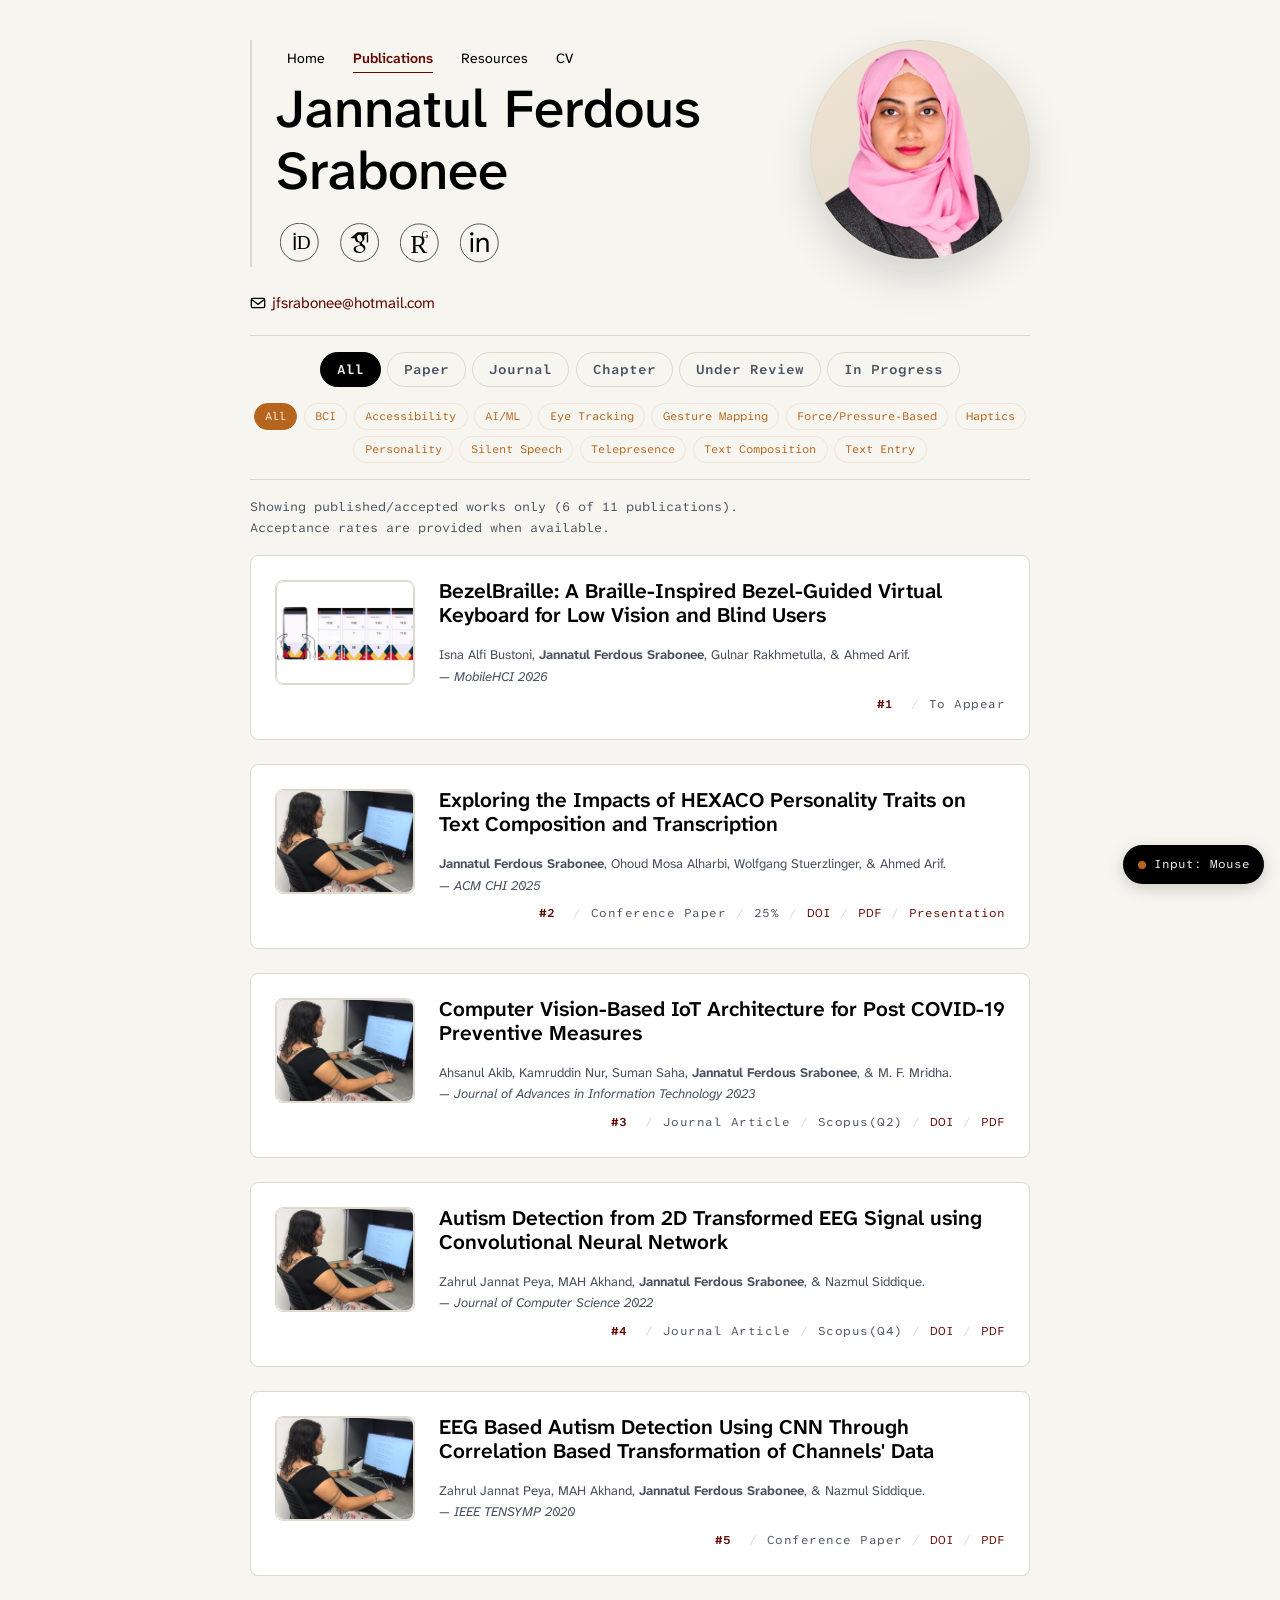
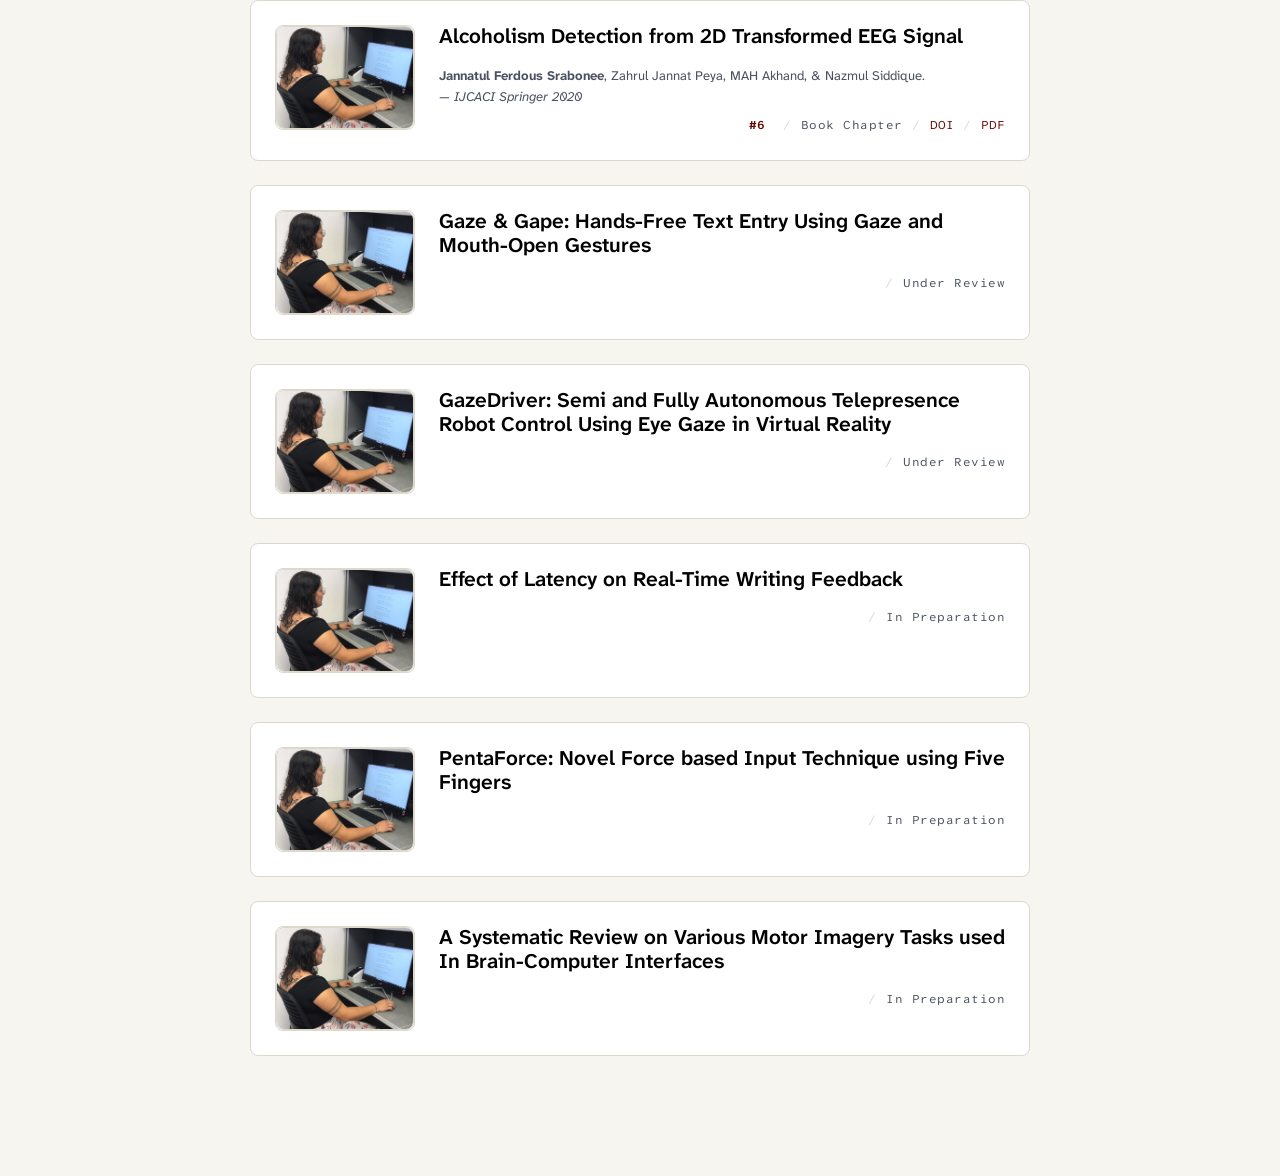
==== publications.html @ 58cefa3b "Added publications" ====
<!DOCTYPE html>
<html lang="en">
<head>
<meta charset="UTF-8">
<meta name="viewport" content="width=device-width, initial-scale=1.0">
<title>Publications — Jannatul Ferdous Srabonee</title>
<meta name="description" content="Peer-reviewed publications on accessible interaction design.">
<!-- <link href="https://fonts.googleapis.com/css2?family=Fraunces:wght@400;500;600&family=Inter:wght@400;500;600&family=IBM+Plex+Mono:wght@400;500&display=swap" rel="stylesheet"> -->
<link href="https://fonts.googleapis.com/css2?family=Atkinson+Hyperlegible+Next:ital,wght@0,400;0,600;0,700;0,800;1,400;1,600;1,700;1,800&family=Lexend:wght@400;500;600&family=Atkinson+Hyperlegible+Mono:wght@400;500&display=swap" rel="stylesheet">

<link rel="stylesheet" href="styles.css">
</head>
<body>
<a class="skip-link" href="#main-content">Skip to main content</a>

<div class="site">
  <main id="main-content">
    <div class="content">
      <section class="hero">
        <div class="hero__copy">          
          <aside class="sidebar">        
            <nav aria-label="Primary">
              <ul class="nav-list">
                <li><a href="index.html">Home</a></li>
                <!-- <li><a href="work.html">Research &amp; Case Studies</a></li> -->
                <li><a href="publications.html" aria-current="page">Publications</a></li>
                <li><a href="accessibility.html">Resources</a></li>
                <li><a href="assets/CV.pdf">CV</a></li>
              </ul>
            </nav>        
          </aside>
          <h1>Jannatul Ferdous Srabonee</h1>
          <div class="sidebar__meta">    
            <a class="social-icon-link" href="https://orcid.org/0000-0003-3605-6586" target="_blank" rel="noopener" aria-label="ORCID">
              <img class="social-icon" src="assets/orcid-icon.svg" alt="">
            </a>
            <a class="social-icon-link" href="https://scholar.google.com/citations?user=H9CizIwAAAAJ&hl=en" target="_blank" rel="noopener" aria-label="Google Scholar">
              <img class="social-icon" src="assets/google-scholar-icon.svg" alt="">
            </a>            
            <a class="social-icon-link" href="https://www.researchgate.net/profile/Jannatul-Srabonee?ev=hdr_xprf" target="_blank" rel="noopener" aria-label="ResearchGate">
              <img class="social-icon" src="assets/researchgate-icon.svg" alt="">
            </a>
            <a class="social-icon-link" href="https://www.linkedin.com/in/jannatul-ferdous-srabonee/" target="_blank" rel="noopener" aria-label="LinkedIn">
              <img class="social-icon" src="assets/linkedin-icon.svg" alt="">
            </a>
          </div>
        </div>
        <figure class="hero__headshot">
          <img src="assets/headshot.png" alt="Portrait of Jannatul Ferdous Srabonee">
        </figure>
      </section>
      <p class="hero__email"><a href="mailto:jfsrabonee@hotmail.com"><img class="email-icon" src="assets/email-icon.svg" alt="" aria-hidden="true">jfsrabonee@hotmail.com</a></p>      

      <!-- <p><a class="btn" href="work.html">See research &amp; case studies →</a></p> -->      
      <!-- <p class="eyebrow">Publications</p> -->
      <!-- <p>Filter by type and topic — tags reflect what each paper is about. DOIs link out to the publisher.</p> -->
      <div class="pub-filters">
        <fieldset class="filter-group" data-filter-type="type">
          <legend class="visually-hidden">Filter by publication type</legend>
          <div class="tag-row" role="group" aria-label="Publication type">
            <button class="chip filter-chip filter-chip--type" data-filter-value="all" aria-pressed="true">All</button>
            <button class="chip filter-chip filter-chip--type" data-filter-value="conference">Paper</button>
            <button class="chip filter-chip filter-chip--type" data-filter-value="journal">Journal</button>
            <button class="chip filter-chip filter-chip--type" data-filter-value="book">Chapter</button>
            <button class="chip filter-chip filter-chip--type" data-filter-value="underReview">Under Review</button>
            <button class="chip filter-chip filter-chip--type" data-filter-value="inProgress">In Progress</button>
          </div>
        </fieldset>

        <fieldset class="filter-group" data-filter-type="topic">
          <legend class="visually-hidden">Filter by topic</legend>
          <div class="tag-row" role="group" aria-label="Topic">
            <button class="chip filter-chip filter-chip--topic" data-filter-value="all" aria-pressed="true">All</button>
            <button class="chip filter-chip filter-chip--topic" data-filter-value="bci">BCI</button>
            <button class="chip filter-chip filter-chip--topic" data-filter-value="accessibility">Accessibility</button>
            <button class="chip filter-chip filter-chip--topic" data-filter-value="ai-ml">AI/ML</button>
            <button class="chip filter-chip filter-chip--topic" data-filter-value="eye-tracking">Eye Tracking</button>
            <button class="chip filter-chip filter-chip--topic" data-filter-value="gesture-mapping">Gesture Mapping</button>
            <button class="chip filter-chip filter-chip--topic" data-filter-value="force-pressure">Force/Pressure-Based</button>
            <button class="chip filter-chip filter-chip--topic" data-filter-value="haptics">Haptics</button>
            <button class="chip filter-chip filter-chip--topic" data-filter-value="personality">Personality</button>
            <button class="chip filter-chip filter-chip--topic" data-filter-value="silent-speech">Silent Speech</button>
            <button class="chip filter-chip filter-chip--topic" data-filter-value="telepresence">Telepresence</button>
            <button class="chip filter-chip filter-chip--topic" data-filter-value="text-composition">Text Composition</button>
            <button class="chip filter-chip filter-chip--topic" data-filter-value="text-entry">Text Entry</button>
          </div>
        </fieldset>
      </div>

      <p id="pub-filter-status" role="status" aria-live="polite" class="pub-filter-status"></p>

      <ul class="pub-list" style="list-style:none; padding:0;">
        <!-- #1 -->
        <li class="card pub-card" data-type="conference" data-topic="personality text-composition text-entry" data-published="true" data-year="2025">
          <div class="pub-thumb">
            <img src="assets/PaperThumbnails/Hexaco.jpg" alt="" loading="lazy">
          </div>          
          <div class="pub-body">
            <h3>Exploring the Impacts of HEXACO Personality Traits on Text Composition and Transcription</h3>
            <p class="hint" style="margin-bottom:0.5rem;"><b>Jannatul Ferdous Srabonee</b>, Ohoud Mosa Alharbi, Wolfgang Stuerzlinger, &amp; Ahmed Arif. <br>— <em>ACM CHI 2025</em></p>
            <div class="pub-meta-row">
              <span class="pub-number"></span>
              <span class="pub-status-label">Conference Paper</span>
              <span class="pub-status-label">25%</span>
              <span><a class="link" href="https://doi.org/10.1145/3706598.3714149" target="_blank" rel="noopener">DOI</a></span>
              <span><a class="link" href="assets/Papers/Hexaco_CHI2025.pdf">PDF</a></span>
              <span><a class="link" href="https://www.youtube.com/watch?si=K_kCUgOpx_G3f9C3&v=KwBMVhAcgn4&feature=youtu.be" target="_blank" rel="noopener">Presentation</a></span>
              <!-- <span class="pub-status-label">Demo</span> -->
              <!-- <span class="pub-status-label">Source Code</span> -->
            </div>
          </div>
        </li>
        <!-- #2 -->
        <li class="card pub-card" data-type="conference" data-topic="accessibility gesture-mapping text-entry" data-published="true" data-year="2026">
          <div class="pub-thumb">
            <img src="assets/PaperThumbnails/MobileHCI2026a.png" alt="" loading="lazy">
          </div>          
          <div class="pub-body">
            <h3>BezelBraille: A Braille-Inspired Bezel-Guided Virtual Keyboard for Low Vision and Blind Users</h3>
            <p class="hint" style="margin-bottom:0.5rem;">Isna Alfi Bustoni, <b>Jannatul Ferdous Srabonee</b>, Gulnar Rakhmetulla, &amp; Ahmed Arif.<br>— <em>MobileHCI 2026</em></p>
            <div class="pub-meta-row">
              <span class="pub-number"></span>
              <span class="pub-status-label">To Appear</span>
              <!-- <span class="pub-status-label">25%</span> -->
              <!-- <span><a class="link" href="https://doi.org/" target="_blank" rel="noopener">DOI</a></span> -->
              <!-- <span><a class="link" href="assets/Papers/.pdf">PDF</a></span> -->
              <!-- <span><a class="link" href="https://" target="_blank" rel="noopener">Presentation</a></span> -->
              <!-- <span class="pub-status-label">Demo</span> -->
              <!-- <span class="pub-status-label">Source Code</span> -->
            </div>
          </div>
        </li>
        <!-- #3 -->
        <li class="card pub-card" data-type="conference" data-topic="bci ai-ml" data-published="true" data-year="2020">
          <div class="pub-thumb">
            <img src="assets/PaperThumbnails/Hexaco.jpg" alt="" loading="lazy">
          </div>          
          <div class="pub-body">
            <h3>EEG Based Autism Detection Using CNN Through Correlation Based Transformation of Channels' Data</h3>
            <p class="hint" style="margin-bottom:0.5rem;">Zahrul Jannat Peya, MAH Akhand, <b>Jannatul Ferdous Srabonee</b>, &amp; Nazmul Siddique.<br>— <em>IEEE TENSYMP 2020</em></p>
            <div class="pub-meta-row">
              <span class="pub-number"></span>
              <span class="pub-status-label">Conference Paper</span>
              <!-- <span class="pub-status-label">25%</span> -->
              <span><a class="link" href="https://doi.org/10.1109/TENSYMP50017.2020.9230928" target="_blank" rel="noopener">DOI</a></span>
              <span><a class="link" href="assets/Papers/Hexaco_CHI2025.pdf">PDF</a></span>
              <!-- <span><a class="link" href="https://" target="_blank" rel="noopener">Presentation</a></span> -->
              <!-- <span class="pub-status-label">Demo</span> -->
              <!-- <span class="pub-status-label">Source Code</span> -->
            </div>
          </div>
        </li>
        <!-- #4 -->
        <li class="card pub-card" data-type="journal" data-topic="ai-ml" data-published="true" data-year="2023">
          <div class="pub-thumb">
            <img src="assets/PaperThumbnails/Hexaco.jpg" alt="" loading="lazy">
          </div>          
          <div class="pub-body">
            <h3>Computer Vision-Based IoT Architecture for Post COVID-19 Preventive Measures</h3>
            <p class="hint" style="margin-bottom:0.5rem;">Ahsanul Akib, Kamruddin Nur, Suman Saha, <b>Jannatul Ferdous Srabonee</b>, &amp; M. F. Mridha.<br>— <em>Journal of Advances in Information Technology 2023</em></p>
            <div class="pub-meta-row">
              <span class="pub-number"></span>
              <span class="pub-status-label">Journal Article</span>
              <span class="pub-status-label">Scopus(Q2)</span>
              <span><a class="link" href="https://doi.org/10.12720/jait.14.1.7-19" target="_blank" rel="noopener">DOI</a></span>
              <span><a class="link" href="assets/Papers/Hexaco_CHI2025.pdf">PDF</a></span>
              <!-- <span><a class="link" href="https://www.youtube.com/watch?si=K_kCUgOpx_G3f9C3&v=KwBMVhAcgn4&feature=youtu.be" target="_blank" rel="noopener">Presentation</a></span> -->
              <!-- <span class="pub-status-label">Demo</span> -->
              <!-- <span class="pub-status-label">Source Code</span> -->
            </div>
          </div>
        </li>
        <!-- #5 -->
        <li class="card pub-card" data-type="journal" data-topic="bci ai-ml" data-published="true" data-year="2022">
          <div class="pub-thumb">
            <img src="assets/PaperThumbnails/Hexaco.jpg" alt="" loading="lazy">
          </div>          
          <div class="pub-body">
            <h3>Autism Detection from 2D Transformed EEG Signal using Convolutional Neural Network</h3>
            <p class="hint" style="margin-bottom:0.5rem;">Zahrul Jannat Peya, MAH Akhand, <b>Jannatul Ferdous Srabonee</b>, &amp; Nazmul Siddique.<br>— <em>Journal of Computer Science 2022</em></p>
            <div class="pub-meta-row">
              <span class="pub-number"></span>
              <span class="pub-status-label">Journal Article</span>
              <span class="pub-status-label">Scopus(Q4)</span>
              <span><a class="link" href="https://doi.org/10.3844/jcssp.2022.695.704" target="_blank" rel="noopener">DOI</a></span>
              <span><a class="link" href="assets/Papers/Hexaco_CHI2025.pdf">PDF</a></span>
              <!-- <span><a class="link" href="https://www.youtube.com/watch?si=K_kCUgOpx_G3f9C3&v=KwBMVhAcgn4&feature=youtu.be" target="_blank" rel="noopener">Presentation</a></span> -->
              <!-- <span class="pub-status-label">Demo</span> -->
              <!-- <span class="pub-status-label">Source Code</span> -->
            </div>
          </div>
        </li>
        <!-- #6 -->
        <li class="card pub-card" data-type="book" data-topic="bci ai-ml" data-published="true" data-year="2020">
          <div class="pub-thumb">
            <img src="assets/PaperThumbnails/Hexaco.jpg" alt="" loading="lazy">
          </div>          
          <div class="pub-body">
            <h3>Alcoholism Detection from 2D Transformed EEG Signal</h3>
            <p class="hint" style="margin-bottom:0.5rem;"><b>Jannatul Ferdous Srabonee</b>, Zahrul Jannat Peya, MAH Akhand, &amp; Nazmul Siddique. <br>— <em>IJCACI Springer 2020</em></p>
            <div class="pub-meta-row">
              <span class="pub-number"></span>
              <span class="pub-status-label">Book Chapter</span>
              <!-- <span class="pub-status-label">25%</span> -->
              <span><a class="link" href="https://doi.org/10.1007/978-981-16-0586-4_24" target="_blank" rel="noopener">DOI</a></span>
              <span><a class="link" href="assets/Papers/Hexaco_CHI2025.pdf">PDF</a></span>
              <!-- <span><a class="link" href="https://www.youtube.com/watch?si=K_kCUgOpx_G3f9C3&v=KwBMVhAcgn4&feature=youtu.be" target="_blank" rel="noopener">Presentation</a></span> -->
              <!-- <span class="pub-status-label">Demo</span> -->
              <!-- <span class="pub-status-label">Source Code</span> -->
            </div>
          </div>
        </li>
        <!-- #7 -->
        <li class="card pub-card" data-type="underReview" data-topic="accessibility gesture-mapping eye-tracking text-entry" data-year="2026">
          <div class="pub-thumb">
            <img src="assets/PaperThumbnails/Hexaco.jpg" alt="" loading="lazy">
          </div>          
          <div class="pub-body">
            <h3>Gaze & Gape: Hands-Free Text Entry Using Gaze and Mouth-Open Gestures</h3>
            <!-- <p class="hint" style="margin-bottom:0.5rem;"><b>Jannatul Ferdous Srabonee</b>, Ohoud Mosa Alharbi, Wolfgang Stuerzlinger, &amp; Ahmed Arif. <br>— <em>ACM CHI 2025</em></p> -->
            <div class="pub-meta-row">
              <span class="pub-number"></span>
              <span class="pub-status-label">Under Review</span>
              <!-- <span class="pub-status-label">25%</span> -->
              <!-- <span><a class="link" href="https://doi.org/" target="_blank" rel="noopener">DOI</a></span> -->
              <!-- <span><a class="link" href="assets/Papers/.pdf">PDF</a></span> -->
              <!-- <span><a class="link" href="https://" target="_blank" rel="noopener">Presentation</a></span> -->
              <!-- <span class="pub-status-label">Demo</span> -->
              <!-- <span class="pub-status-label">Source Code</span> -->
            </div>
          </div>
        </li>
        <!-- #8 -->
        <li class="card pub-card" data-type="underReview" data-topic="eye-tracking telepresence robotics" data-year="2026">
          <div class="pub-thumb">
            <img src="assets/PaperThumbnails/Hexaco.jpg" alt="" loading="lazy">
          </div>          
          <div class="pub-body">
            <h3>GazeDriver: Semi and Fully Autonomous Telepresence Robot Control Using Eye Gaze in Virtual Reality</h3>
            <!-- <p class="hint" style="margin-bottom:0.5rem;"><b>Jannatul Ferdous Srabonee</b>, Ohoud Mosa Alharbi, Wolfgang Stuerzlinger, &amp; Ahmed Arif. <br>— <em>ACM CHI 2025</em></p> -->
            <div class="pub-meta-row">
              <span class="pub-number"></span>
              <span class="pub-status-label">Under Review</span>
              <!-- <span class="pub-status-label">25%</span> -->
              <!-- <span><a class="link" href="https://doi.org/" target="_blank" rel="noopener">DOI</a></span> -->
              <!-- <span><a class="link" href="assets/Papers/">PDF</a></span> -->
              <!-- <span><a class="link" href="https://" target="_blank" rel="noopener">Presentation</a></span> -->
              <!-- <span class="pub-status-label">Demo</span> -->
              <!-- <span class="pub-status-label">Source Code</span> -->
            </div>
          </div>
        </li>
        <!-- #9 -->
        <li class="card pub-card" data-type="inProgress" data-topic="text-entry text-composition" data-year="2026">
          <div class="pub-thumb">
            <img src="assets/PaperThumbnails/Hexaco.jpg" alt="" loading="lazy">
          </div>          
          <div class="pub-body">
            <h3>Effect of Latency on Real-Time Writing Feedback</h3>
            <!-- <p class="hint" style="margin-bottom:0.5rem;"><b>Jannatul Ferdous Srabonee</b>, Ohoud Mosa Alharbi, Wolfgang Stuerzlinger, &amp; Ahmed Arif. <br>— <em>ACM CHI 2025</em></p> -->
            <div class="pub-meta-row">
              <span class="pub-number"></span>
              <span class="pub-status-label">In Preparation</span>
              <!-- <span class="pub-status-label">25%</span> -->
              <!-- <span><a class="link" href="https://doi.org/" target="_blank" rel="noopener">DOI</a></span> -->
              <!-- <span><a class="link" href="assets/Papers/.pdf">PDF</a></span> -->
              <!-- <span><a class="link" href="https://" target="_blank" rel="noopener">Presentation</a></span> -->
              <!-- <span class="pub-status-label">Demo</span> -->
              <!-- <span class="pub-status-label">Source Code</span> -->
            </div>
          </div>
        </li>
        <!-- #10 -->
        <li class="card pub-card" data-type="inProgress" data-topic="force-pressure" data-year="2026">
          <div class="pub-thumb">
            <img src="assets/PaperThumbnails/Hexaco.jpg" alt="" loading="lazy">
          </div>          
          <div class="pub-body">
            <h3>PentaForce: Novel Force based Input Technique using Five Fingers</h3>
            <!-- <p class="hint" style="margin-bottom:0.5rem;"><b>Jannatul Ferdous Srabonee</b>, Ohoud Mosa Alharbi, Wolfgang Stuerzlinger, &amp; Ahmed Arif. <br>— <em>ACM CHI 2025</em></p> -->
            <div class="pub-meta-row">
              <span class="pub-number"></span>
              <span class="pub-status-label">In Preparation</span>
              <!-- <span class="pub-status-label">25%</span> -->
              <!-- <span><a class="link" href="https://doi.org/" target="_blank" rel="noopener">DOI</a></span> -->
              <!-- <span><a class="link" href="assets/Papers/.pdf">PDF</a></span> -->
              <!-- <span><a class="link" href="https://" target="_blank" rel="noopener">Presentation</a></span> -->
              <!-- <span class="pub-status-label">Demo</span> -->
              <!-- <span class="pub-status-label">Source Code</span> -->
            </div>
          </div>
        </li>
        <!-- #11 -->
        <li class="card pub-card" data-type="inProgress" data-topic="bci" data-year="2026">
          <div class="pub-thumb">
            <img src="assets/PaperThumbnails/Hexaco.jpg" alt="" loading="lazy">
          </div>          
          <div class="pub-body">
            <h3>A Systematic Review on Various Motor Imagery Tasks used In Brain-Computer Interfaces</h3>
            <!-- <p class="hint" style="margin-bottom:0.5rem;"><b>Jannatul Ferdous Srabonee</b>, Ohoud Mosa Alharbi, Wolfgang Stuerzlinger, &amp; Ahmed Arif. <br>— <em>ACM CHI 2025</em></p> -->
            <div class="pub-meta-row">
              <span class="pub-number"></span>
              <span class="pub-status-label">In Preparation</span>
              <!-- <span class="pub-status-label">25%</span> -->
              <!-- <span><a class="link" href="https://doi.org/" target="_blank" rel="noopener">DOI</a></span> -->
              <!-- <span><a class="link" href="assets/Papers/.pdf">PDF</a></span> -->
              <!-- <span><a class="link" href="https://" target="_blank" rel="noopener">Presentation</a></span> -->
              <!-- <span class="pub-status-label">Demo</span> -->
              <!-- <span class="pub-status-label">Source Code</span> -->
            </div>
          </div>
        </li> 
        
        <!-- <li class="card pub-card" data-type="" data-topic="" data-year="">
          <div class="pub-thumb">
            <img src="assets/PaperThumbnails/" alt="" loading="lazy">
          </div>          
          <div class="pub-body">
            <h3></h3>
            <p class="hint" style="margin-bottom:0.5rem;"> <b>Jannatul Ferdous Srabonee</b>&amp; Advisor. <br>— <em>Publisher</em></p>
            <div class="pub-meta-row">
              <span class="pub-number"></span>
              <span class="pub-status-label">Status</span>
              <span class="pub-status-label">Acceptance Rate</span>
              <span><a class="link" href="https://doi.org/" target="_blank" rel="noopener">DOI</a></span>
              <span><a class="link" href="assets/Papers/.pdf">PDF</a></span>
              <span><a class="link" href="https://" target="_blank" rel="noopener">Presentation</a></span>
              <span class="pub-status-label">Demo</span>
              <span class="pub-status-label">Source Code</span>
            </div>
          </div>
        </li>      -->

      </ul>
      <p id="pub-empty-state" class="hint" hidden>No publications match the selected filters. Try selecting "All" on one of the filter rows above.</p>
    </div>
  </main>
</div>

<div id="input-mode-badge" aria-hidden="true">
  <span class="dot"></span>
  <span id="input-mode-label">Input: Mouse</span>
</div>

<script src="script.js"></script>
</body>
</html>
---- styles.css ----
/* =========================================================
   DESIGN TOKENS
   ========================================================= */
:root {
  --color-paper: #F7F5EF;
  --color-paper-raised: #FFFFFF;
  --color-ink: black;
  --color-ink-soft: #4A5261;
  --color-line: #DCD8CC;
  --color-accent: #2454FF;      /* signal blue — used for focus + keyboard mode */
  --color-accent-ink: #630903;  /* darker blue for text on paper (contrast-safe) */
  --color-amber: #B5651D;       /* secondary accent for tags/eyebrows (contrast-safe on paper) */
  --color-amber-bg: #F1E3D2;
  --color-success: #1F6D4C;

  /* --font-display: "Fraunces", Georgia, serif;
  --font-body: "Inter", -apple-system, BlinkMacSystemFont, "Segoe UI", sans-serif;
  --font-mono: "IBM Plex Mono", ui-monospace, SFMono-Regular, Menlo, monospace; */

  --font-display: "Atkinson Hyperlegible Next", "Lexend", -apple-system, BlinkMacSystemFont, "Segoe UI", sans-serif;
  --font-body: "Atkinson Hyperlegible Next", "Lexend", -apple-system, BlinkMacSystemFont, "Segoe UI", sans-serif;
  --font-mono: "Atkinson Hyperlegible Mono", ui-monospace, SFMono-Regular, Menlo, monospace;

  --space-1: 0.5rem;
  --space-2: 1rem;
  --space-3: 1.5rem;
  --space-4: 2.5rem;
  --space-5: 4rem;
  --space-6: 6rem;

  --radius: 4px;
  --content-max: 780px;

  --focus-ring-width: 3px;
}

/* =========================================================
   RESET / BASE
   ========================================================= */
*, *::before, *::after { box-sizing: border-box; }
html { -webkit-text-size-adjust: 100%; }

body {
  margin: 0;
  background: var(--color-paper);
  color: var(--color-ink);
  font-family: var(--font-body);
  font-size: 1.0625rem;
  line-height: 1.65;
  font-feature-settings: "kern" 1;
}

img { max-width: 100%; display: block; }
a { color: var(--color-accent-ink); text-decoration-thickness: 1.5px; text-underline-offset: 3px; }
a:hover { text-decoration-thickness: 2.5px; }

h1, h2, h3, h4 {
  font-family: var(--font-display);
  font-weight: 600;
  line-height: 1.15;
  color: var(--color-ink);
  margin: 0 0 var(--space-2);
}
h1 { font-size: clamp(2.2rem, 5vw, 3.4rem); font-weight: 500; }
h2 { font-size: clamp(1.6rem, 3vw, 2.1rem); }
h3 { font-size: 1.3rem; }

p { margin: 0 0 var(--space-2); max-width: 68ch; }

.eyebrow {
  font-family: var(--font-mono);
  /* font-size: 0.75rem; */
  font-size: 1rem;
  letter-spacing: 0.08em;
  text-transform: uppercase;
  color: var(--color-ink-soft);
  display: inline-block;
  margin-bottom: var(--space-1);
}

/* =========================================================
   ACCESSIBILITY: FOCUS STATES (the site's signature motif)
   ========================================================= */

/* Hide default outline only when we control focus-visible explicitly */
a, button, input, textarea, select, [tabindex] {
  outline: none;
}

a:focus-visible,
button:focus-visible,
input:focus-visible,
textarea:focus-visible,
select:focus-visible,
[tabindex]:focus-visible,
.chip:focus-visible {
  outline: var(--focus-ring-width) solid var(--color-accent);
  outline-offset: 3px;
  border-radius: var(--radius);
}

/* Skip link */
.skip-link {
  position: absolute;
  left: var(--space-2);
  top: -60px;
  background: var(--color-ink);
  color: var(--color-paper);
  padding: 0.75rem 1.25rem;
  border-radius: var(--radius);
  font-family: var(--font-mono);
  font-size: 0.9rem;
  z-index: 100;
  transition: top 0.15s ease;
}
.skip-link:focus {
  top: var(--space-2);
  outline: var(--focus-ring-width) solid var(--color-paper);
  outline-offset: 3px;
}

@media (prefers-reduced-motion: reduce) {
  * { animation-duration: 0.001ms !important; animation-iteration-count: 1 !important; transition-duration: 0.001ms !important; scroll-behavior: auto !important; }
}

/* =========================================================
   INPUT-MODE BADGE (live keyboard/mouse indicator)
   ========================================================= */
#input-mode-badge {
  position: fixed;
  bottom: var(--space-2);
  right: var(--space-2);
  z-index: 90;
  display: flex;
  align-items: center;
  gap: 0.5rem;
  background: var(--color-ink);
  color: var(--color-paper);
  font-family: var(--font-mono);
  font-size: 0.75rem;
  padding: 0.6rem 0.9rem;
  border-radius: 999px;
  box-shadow: 0 4px 16px rgba(0,0,0,0.18);
}
#input-mode-badge .dot {
  width: 8px;
  height: 8px;
  border-radius: 50%;
  background: var(--color-amber);
  transition: background 0.2s ease;
}
body.mode-keyboard #input-mode-badge .dot { background: var(--color-accent); box-shadow: 0 0 0 4px rgba(36,84,255,0.25); }
@media (max-width: 640px) { #input-mode-badge { display: none; } }

/* =========================================================
   LAYOUT: TOP BAR + CONTENT
   ========================================================= */
.site {
  min-height: 100vh;
}

.sidebar {
  position: sticky;
  top: 0;
  z-index: 80;
  display: flex;
  align-items: center;
  justify-content: flex-end;
  gap: var(--space-3);
  padding: var(--space-2) var(--space-4);
  background: rgba(247, 245, 239, 0.95);
  backdrop-filter: blur(8px);
  border-bottom: 1px solid var(--color-line);
}

.sidebar__name {
  font-family: var(--font-display);
  font-size: 1.4rem;
  margin-bottom: 0.15rem;
}
.sidebar__role {
  font-family: var(--font-mono);
  font-size: 0.8rem;
  color: var(--color-ink-soft);
  margin-bottom: 0;
  line-height: 1.5;
}

/* Horizontal nav container in the top bar */
.nav-list {
  list-style: none;
  margin: 0;
  padding: 0;
  display: flex;
  align-items: center;
  flex-wrap: wrap;
  justify-content: flex-end;
  gap: 0.35rem;
}

/* Base nav link styling and positioning context for the underline */
.nav-list a {
  display: block;
  position: relative;
  padding: 0.45rem 0.7rem;
  border-radius: var(--radius);
  color: var(--color-ink);
  text-decoration: none;
  font-size: 0.88rem;
}

/* Animated underline (hidden by default, revealed on hover/focus/current page) */
.nav-list a::after {
  content: "";
  position: absolute;
  left: 0.7rem;
  right: 0.7rem;
  bottom: 0.3rem;
  height: 1px;
  background: currentColor;
  transform: scaleX(0);
  transform-origin: left;
  transition: transform 180ms ease;
}

/* Show the underline for hover, keyboard focus, and active page */
.nav-list a:hover::after,
.nav-list a:focus-visible::after,
.nav-list a[aria-current="page"]::after {
  transform: scaleX(1);
}

/* Active page tab styling */
.nav-list a[aria-current="page"] {
  color: var(--color-accent-ink);
  font-weight: 600;
}

.sidebar__meta {
  display: flex;
  align-items: center;
  justify-content: flex-end;
  gap: 0.75rem;
  font-size: 0.85rem;
  color: var(--color-ink-soft);
}
.sidebar__meta a { margin-bottom: 0; white-space: nowrap; }

.social-icon-link {
  display: inline-flex;
  align-items: center;
  justify-content: center;
  width: 3rem;
  height: 3rem;
  border-radius: 50%;
  transition: background-color 180ms ease;
}

.social-icon-link:hover,
.social-icon-link:focus-visible {
  background: var(--color-amber-bg);
}

.social-icon {
  width: 2.5srem;
  height: 2.5rem;
}

.mobile-nav-toggle { display: none; }

main {
  padding: var(--space-4) var(--space-4) var(--space-6);
}
.content {
  max-width: var(--content-max);
  margin: 0 auto;
}

.hero {
  display: grid;
  grid-template-columns: minmax(0, 1fr) 220px;
  gap: var(--space-4);
  align-items: start;
  margin-bottom: var(--space-3);
}

.hero__copy {
  border-left: 2px solid var(--color-line);
  padding-left: var(--space-3);
}

.hero__copy > :last-child {
  margin-bottom: 0;
}

/* When nav is embedded in hero copy, keep it as a left-aligned inline block */
.hero__copy .sidebar {
  position: static;
  z-index: auto;
  justify-content: flex-start;
  padding: 0;
  background: transparent;
  backdrop-filter: none;
  border-bottom: none;
}

.hero__copy .nav-list {
  justify-content: flex-start;
}

.hero__copy .sidebar__meta {
  justify-content: flex-start;
}

.hero__email {
  margin-top: 0.5rem;
  margin-bottom: var(--space-2);
  font-size: 0.95rem;
  text-decoration: none;
  color: var(--color-accent);
}

.hero__email a {
  display: inline-flex;
  align-items: center;
  gap: 0.4rem;
  text-decoration: none;
  background: transparent;
  transition: color 180ms ease;
}

.email-icon {
  width: 1rem;
  height: 1rem;
  flex: 0 0 auto;
}

.hero__email a:hover,
.hero__email a:focus-visible {
  text-decoration: none;
  color: var(--color-accent);
}

.link {
  text-decoration: none;
  transition: color 180ms ease;
}

.link:hover,
.link:focus-visible {
  text-decoration: none;
  color: var(--color-accent);
}

.hero__headshot {
  margin: 0;
  justify-self: end;
  width: min(220px, 100%);
  aspect-ratio: 1;
  border-radius: 50%;
  overflow: hidden;
  border: 1px solid var(--color-line);
  box-shadow: 0 18px 40px rgba(28, 33, 39, 0.16);
  background: linear-gradient(145deg, var(--color-amber-bg), var(--color-line));
}

.hero__headshot img {
  width: 100%;
  height: 100%;
  object-fit: contain;
  object-position: center;
}

@media (max-width: 900px) {
  .sidebar {
    position: relative;
    display: grid;
    grid-template-columns: 1fr;
    align-items: center;
    gap: var(--space-2);
    padding: var(--space-2) var(--space-3);
    background: var(--color-paper);
    text-align: center;
  }
  .nav-list {
    justify-content: center;
    gap: 0.25rem;
  }
  .nav-list a {
    font-size: 0.85rem;
    padding: 0.42rem 0.58rem;
  }
  .sidebar__meta {
    display: flex;
    flex-wrap: wrap;
    justify-content: center;
    gap: 0.45rem 0.85rem;
    padding-top: 0.5rem;
    border-top: 1px solid var(--color-line);
  }
  .hero {
    grid-template-columns: 1fr;
    gap: var(--space-3);
  }
  .hero__copy .sidebar {
    align-items: start;
    text-align: left;
  }
  .hero__copy .nav-list {
    justify-content: flex-start;
  }
  .hero__copy .sidebar__meta {
    justify-content: flex-start;
  }
  .hero__headshot {
    justify-self: start;
    width: min(200px, 55vw);
  }
  main { padding: var(--space-4) var(--space-3) var(--space-5); }
}

/* =========================================================
   COMPONENTS
   ========================================================= */

.card {
  background: var(--color-paper-raised);
  border: 1px solid var(--color-line);
  border-radius: 8px;
  padding: var(--space-3);
  margin-bottom: var(--space-3);
}

.tag-row { display: flex; flex-wrap: wrap; gap: 0.4rem; margin: var(--space-1) 0 var(--space-2); }
.chip {
  font-family: var(--font-mono);
  font-size: 0.72rem;
  padding: 0.25rem 0.6rem;
  border-radius: 999px;
  background: var(--color-amber-bg);
  color: var(--color-amber);
  border: 1px solid transparent;
}
/* for publications page*/
/* Interactive filter chips (distinct from static display-only chips) */
button.filter-chip {
  font-family: var(--font-mono);
  font-size: 0.75rem;
  padding: 0.35rem 0.75rem;
  border-radius: 999px;
  background: transparent;
  color: var(--color-ink-soft);
  border: 1px solid var(--color-line);
  cursor: pointer;
  transition: background-color 150ms ease, color 150ms ease, border-color 150ms ease;
}
button.filter-chip:hover {
  border-color: var(--color-ink-soft);
  color: var(--color-ink);
}
button.filter-chip[aria-pressed="true"] {
  background: var(--color-ink);
  color: var(--color-paper);
  border-color: var(--color-ink);
}

.pub-filters {
  display: flex;
  flex-direction: column;
  gap: var(--space-2);
  margin: var(--space-2) 0 var(--space-2);
  padding: var(--space-2) 0;
  border-top: 1px solid var(--color-line);
  border-bottom: 1px solid var(--color-line);
}
.filter-group {
  border: none;
  margin: 0;
  padding: 0;
}
.filter-group .tag-row { margin: 0; }

/* Center both rows */
.filter-group .tag-row {
  justify-content: center;
}

/* Type filter: larger, bolder, ink-colored — primary emphasis */
button.filter-chip--type {
  font-size: 0.85rem;
  padding: 0.5rem 1rem;
  border-width: 1.5px;
  font-weight: 600;
}
button.filter-chip--type[aria-pressed="true"] {
  background: var(--color-ink);
  border-color: var(--color-ink);
}

/* Topic filter: smaller, amber-toned — secondary emphasis */
button.filter-chip--topic {
  font-size: 0.72rem;
  padding: 0.3rem 0.65rem;
  border-color: var(--color-amber-bg);
  color: var(--color-amber);
}
button.filter-chip--topic[aria-pressed="true"] {
  background: var(--color-amber);
  border-color: var(--color-amber);
  color: var(--color-paper);
}

.pub-filter-status {
  font-family: var(--font-mono);
  font-size: 0.8rem;
  color: var(--color-ink-soft);
  margin: 0 0 var(--space-2);
}

.pub-status-label {
  display: inline-block;
  font-family: var(--font-mono);
  /* font-size: 0.7rem; */
  letter-spacing: 0.04em;
  /* text-transform: uppercase; */
  color: var(--color-ink-soft);
  /* margin-bottom: 0.35rem; */
}

.pub-number {
  display: inline-block;
  font-family: var(--font-mono);
  font-weight: 600;
  font-size: 0.75rem;
  color: var(--color-accent-ink);
  margin-right: 0.5rem;
}
.pub-number:empty { display: none; }

/* .pub-card[hidden] { display: none; } */

.pub-card {
  display: flex;
  gap: var(--space-3);
  align-items: flex-start;
}
.pub-thumb {
  position: relative;
  flex: 0 0 140px;
  width: 140px;
  aspect-ratio: 4 / 3;
  overflow: visible;
  border: 1px solid var(--color-line);
  border-radius: 8px;
}
.pub-thumb img {
  display: block;
  width: 100%;
  height: 100%;
  object-fit: cover;  
  border: 1px solid var(--color-line);
  border-radius: 8px; /* keep rounded corners since the frame no longer clips it */
  transition: transform 500ms cubic-bezier(0.34, 1.56, 0.64, 1),
              box-shadow 500ms ease;
  position: relative;
  z-index: 1;
}

.pub-thumb:hover img,
.pub-thumb:focus-within img {
  transform: scale(2) translateY(-6px);
  box-shadow: 0 20px 40px rgba(28, 33, 39, 0.3);
  z-index: 20;
}

.pub-body {
  flex: 1 1 auto;
  min-width: 0;
}

.pub-meta-row {
  display: flex;
  font-size: 2rem;
  justify-content: flex-end;
  align-items: center;
  gap: 0.6rem;
  flex-wrap: wrap;
}
.pub-meta-row > * ,
.pub-meta-row a {
  font-family: var(--font-mono);
  font-size: 0.75rem;
  /* color: var(--color-accent-ink); */
}

.pub-meta-row > span:not(:first-child)::before {
  content: "/";
  margin-right: 0.6rem;
  color: var(--color-line);
}

@media (max-width: 640px) {
  .pub-card { flex-direction: column; }
  .pub-thumb {
    width: 100%;
    border-right: none;
    border-bottom: 1px solid var(--color-line);
    padding-right: 0;
    padding-bottom: var(--space-2);
  }
}
/* for publications page end*/

.btn {
  display: inline-flex;
  align-items: center;
  gap: 0.4rem;
  font-family: var(--font-mono);
  font-size: 0.85rem;
  padding: 0.6rem 1rem;
  border-radius: var(--radius);
  border: 1px solid var(--color-ink);
  background: transparent;
  color: var(--color-ink);
  cursor: pointer;
  text-decoration: none;
}
.btn:hover { background: var(--color-ink); color: var(--color-paper); }
.btn[aria-pressed="true"] { background: var(--color-accent); border-color: var(--color-accent); color: #fff; }

.case-toggle-group { display: flex; gap: 0.5rem; flex-wrap: wrap; margin-bottom: var(--space-3); }

table {
  width: 100%;
  border-collapse: collapse;
  font-size: 0.92rem;
  margin: var(--space-2) 0 var(--space-3);
}
caption { text-align: left; font-family: var(--font-mono); font-size: 0.78rem; color: var(--color-ink-soft); margin-bottom: 0.5rem; }
th, td { text-align: left; padding: 0.55rem 0.7rem; border-bottom: 1px solid var(--color-line); }
th { font-family: var(--font-mono); font-size: 0.72rem; text-transform: uppercase; letter-spacing: 0.05em; color: var(--color-ink-soft); }

.bar-chart { display: flex; flex-direction: column; gap: 0.6rem; margin: var(--space-2) 0 var(--space-3); }
.bar-row { display: grid; grid-template-columns: 140px 1fr 3.5rem; align-items: center; gap: 0.75rem; }
.bar-row .label { font-size: 0.85rem; }
.bar-track { background: var(--color-line); border-radius: 4px; height: 14px; overflow: hidden; }
.bar-fill { background: var(--color-accent); height: 100%; border-radius: 4px; }
.bar-row .value { font-family: var(--font-mono); font-size: 0.8rem; text-align: right; }

.viz-toggle-wrap { display: flex; align-items: center; justify-content: space-between; flex-wrap: wrap; gap: 0.75rem; margin-bottom: var(--space-1); }

.sim-frame {
  border: 1px solid var(--color-line);
  border-radius: 8px;
  padding: var(--space-3);
  margin: var(--space-2) 0 var(--space-3);
  transition: filter 0.2s ease, background 0.2s ease, color 0.2s ease;
}
.sim-frame.sim-low-contrast { background: #cfcfcf; color: #9a9a9a; }
.sim-frame.sim-blur { filter: blur(2.5px); }
.sim-frame.sim-grayscale { filter: grayscale(1) contrast(0.85); }

.accordion-item { border-bottom: 1px solid var(--color-line); }
.accordion-trigger {
  width: 100%;
  text-align: left;
  background: none;
  border: none;
  padding: var(--space-2) 0;
  font-family: var(--font-display);
  font-size: 1.1rem;
  cursor: pointer;
  display: flex;
  justify-content: space-between;
  align-items: center;
  gap: 1rem;
  color: var(--color-ink);
}
.accordion-trigger .icon { font-family: var(--font-mono); color: var(--color-ink-soft); font-size: 0.9rem; }
.accordion-panel { padding-bottom: var(--space-3); }
.accordion-panel[hidden] { display: none; }

form { max-width: 520px; }
.field { margin-bottom: var(--space-3); }
label { display: block; font-family: var(--font-mono); font-size: 0.8rem; margin-bottom: 0.4rem; }
.hint { font-size: 0.82rem; color: var(--color-ink-soft); margin-top: 0.35rem; }
input[type="text"], input[type="email"], textarea {
  width: 100%;
  padding: 0.7rem 0.8rem;
  border: 1px solid var(--color-ink-soft);
  border-radius: var(--radius);
  font-family: var(--font-body);
  font-size: 1rem;
  background: var(--color-paper-raised);
  color: var(--color-ink);
}
.field.error input, .field.error textarea { border-color: #B3261E; }
.error-text { color: #B3261E; font-size: 0.85rem; margin-top: 0.35rem; display: flex; gap: 0.35rem; }
.form-status[role="status"] { margin-top: var(--space-2); font-size: 0.95rem; }

footer.site-footer {
  border-top: 1px solid var(--color-line);
  margin-top: var(--space-5);
  padding-top: var(--space-3);
  font-size: 0.85rem;
  color: var(--color-ink-soft);
}

.wcag-list { padding-left: 1.2rem; }
.wcag-list li { margin-bottom: 0.5rem; }

.visually-hidden {
  position: absolute;
  width: 1px; height: 1px;
  padding: 0; margin: -1px;
  overflow: hidden;
  clip: rect(0,0,0,0);
  white-space: nowrap;
  border: 0;
}
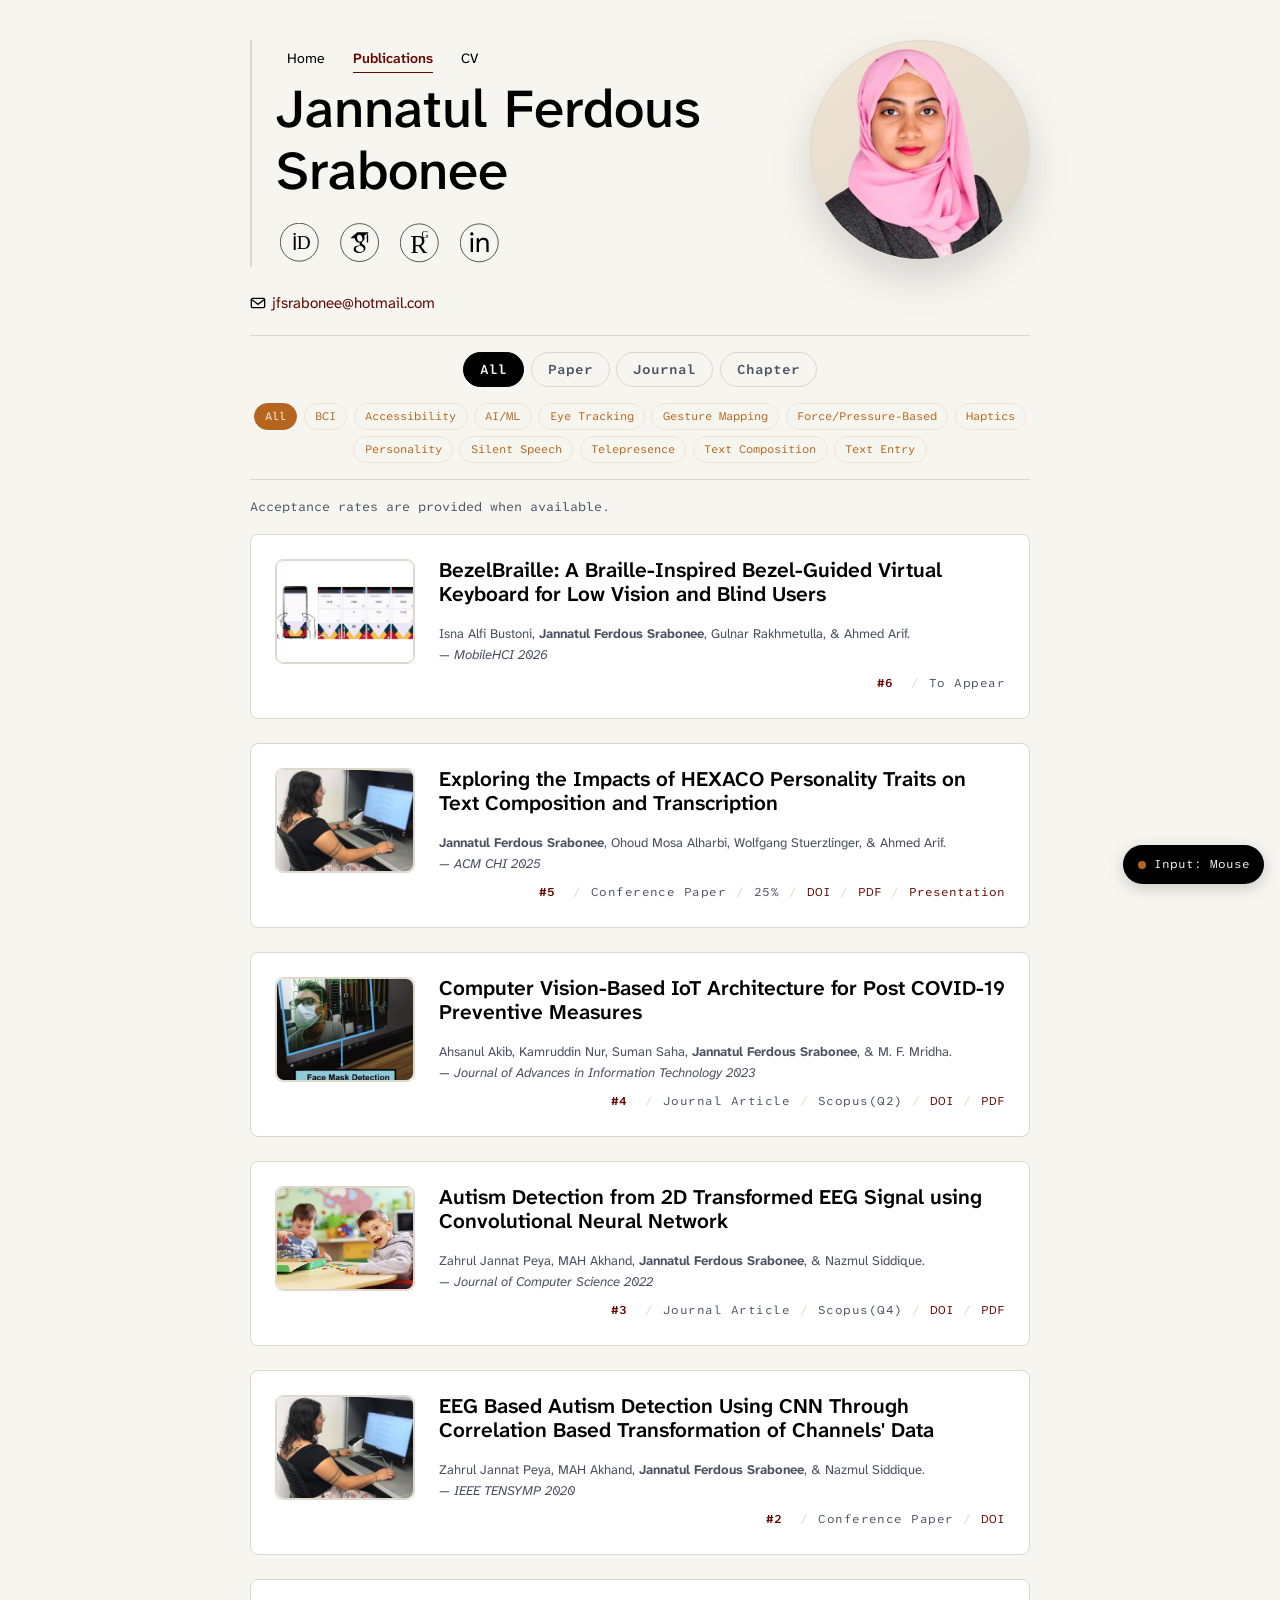
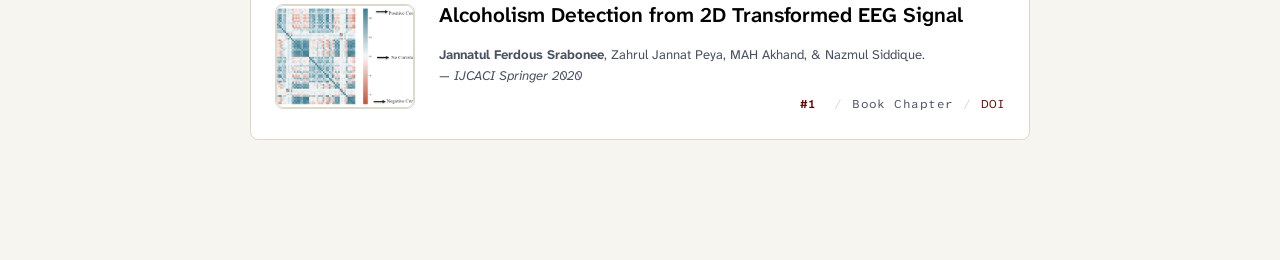
==== commit 8ab8941b: "Added Thumbnails" ====
--- a/publications.html
+++ b/publications.html
@@ -24,7 +24,7 @@
                 <li><a href="index.html">Home</a></li>
                 <!-- <li><a href="work.html">Research &amp; Case Studies</a></li> -->
                 <li><a href="publications.html" aria-current="page">Publications</a></li>
-                <li><a href="accessibility.html">Resources</a></li>
+                <!-- <li><a href="accessibility.html">Resources</a></li> -->
                 <li><a href="assets/CV.pdf">CV</a></li>
               </ul>
             </nav>        
@@ -62,8 +62,8 @@
             <button class="chip filter-chip filter-chip--type" data-filter-value="conference">Paper</button>
             <button class="chip filter-chip filter-chip--type" data-filter-value="journal">Journal</button>
             <button class="chip filter-chip filter-chip--type" data-filter-value="book">Chapter</button>
-            <button class="chip filter-chip filter-chip--type" data-filter-value="underReview">Under Review</button>
-            <button class="chip filter-chip filter-chip--type" data-filter-value="inProgress">In Progress</button>
+            <!-- <button class="chip filter-chip filter-chip--type" data-filter-value="underReview">Under Review</button>
+            <button class="chip filter-chip filter-chip--type" data-filter-value="inProgress">In Progress</button> -->
           </div>
         </fieldset>
 
@@ -143,7 +143,7 @@
               <span class="pub-status-label">Conference Paper</span>
               <!-- <span class="pub-status-label">25%</span> -->
               <span><a class="link" href="https://doi.org/10.1109/TENSYMP50017.2020.9230928" target="_blank" rel="noopener">DOI</a></span>
-              <span><a class="link" href="assets/Papers/Hexaco_CHI2025.pdf">PDF</a></span>
+              <!-- <span><a class="link" href="assets/Papers/.pdf">PDF</a></span> -->
               <!-- <span><a class="link" href="https://" target="_blank" rel="noopener">Presentation</a></span> -->
               <!-- <span class="pub-status-label">Demo</span> -->
               <!-- <span class="pub-status-label">Source Code</span> -->
@@ -153,7 +153,7 @@
         <!-- #4 -->
         <li class="card pub-card" data-type="journal" data-topic="ai-ml" data-published="true" data-year="2023">
           <div class="pub-thumb">
-            <img src="assets/PaperThumbnails/Hexaco.jpg" alt="" loading="lazy">
+            <img src="assets/PaperThumbnails/COVID.png" alt="" loading="lazy">
           </div>          
           <div class="pub-body">
             <h3>Computer Vision-Based IoT Architecture for Post COVID-19 Preventive Measures</h3>
@@ -163,7 +163,7 @@
               <span class="pub-status-label">Journal Article</span>
               <span class="pub-status-label">Scopus(Q2)</span>
               <span><a class="link" href="https://doi.org/10.12720/jait.14.1.7-19" target="_blank" rel="noopener">DOI</a></span>
-              <span><a class="link" href="assets/Papers/Hexaco_CHI2025.pdf">PDF</a></span>
+              <span><a class="link" href="assets/Papers/COVID.pdf">PDF</a></span>
               <!-- <span><a class="link" href="https://www.youtube.com/watch?si=K_kCUgOpx_G3f9C3&v=KwBMVhAcgn4&feature=youtu.be" target="_blank" rel="noopener">Presentation</a></span> -->
               <!-- <span class="pub-status-label">Demo</span> -->
               <!-- <span class="pub-status-label">Source Code</span> -->
@@ -173,7 +173,7 @@
         <!-- #5 -->
         <li class="card pub-card" data-type="journal" data-topic="bci ai-ml" data-published="true" data-year="2022">
           <div class="pub-thumb">
-            <img src="assets/PaperThumbnails/Hexaco.jpg" alt="" loading="lazy">
+            <img src="assets/PaperThumbnails/Autism2022.png" alt="" loading="lazy">
           </div>          
           <div class="pub-body">
             <h3>Autism Detection from 2D Transformed EEG Signal using Convolutional Neural Network</h3>
@@ -183,7 +183,7 @@
               <span class="pub-status-label">Journal Article</span>
               <span class="pub-status-label">Scopus(Q4)</span>
               <span><a class="link" href="https://doi.org/10.3844/jcssp.2022.695.704" target="_blank" rel="noopener">DOI</a></span>
-              <span><a class="link" href="assets/Papers/Hexaco_CHI2025.pdf">PDF</a></span>
+              <span><a class="link" href="assets/Papers/Autism2022.pdf">PDF</a></span>
               <!-- <span><a class="link" href="https://www.youtube.com/watch?si=K_kCUgOpx_G3f9C3&v=KwBMVhAcgn4&feature=youtu.be" target="_blank" rel="noopener">Presentation</a></span> -->
               <!-- <span class="pub-status-label">Demo</span> -->
               <!-- <span class="pub-status-label">Source Code</span> -->
@@ -193,7 +193,7 @@
         <!-- #6 -->
         <li class="card pub-card" data-type="book" data-topic="bci ai-ml" data-published="true" data-year="2020">
           <div class="pub-thumb">
-            <img src="assets/PaperThumbnails/Hexaco.jpg" alt="" loading="lazy">
+            <img src="assets/PaperThumbnails/Alcoholism.png" alt="" loading="lazy">
           </div>          
           <div class="pub-body">
             <h3>Alcoholism Detection from 2D Transformed EEG Signal</h3>
@@ -203,7 +203,7 @@
               <span class="pub-status-label">Book Chapter</span>
               <!-- <span class="pub-status-label">25%</span> -->
               <span><a class="link" href="https://doi.org/10.1007/978-981-16-0586-4_24" target="_blank" rel="noopener">DOI</a></span>
-              <span><a class="link" href="assets/Papers/Hexaco_CHI2025.pdf">PDF</a></span>
+              <!-- <span><a class="link" href="assets/Papers/Alcoholism.pdf">PDF</a></span> -->
               <!-- <span><a class="link" href="https://www.youtube.com/watch?si=K_kCUgOpx_G3f9C3&v=KwBMVhAcgn4&feature=youtu.be" target="_blank" rel="noopener">Presentation</a></span> -->
               <!-- <span class="pub-status-label">Demo</span> -->
               <!-- <span class="pub-status-label">Source Code</span> -->
--- a/styles.css
+++ b/styles.css
@@ -511,6 +511,7 @@
 }
 
 .pub-filter-status {
+  max-width: none;
   font-family: var(--font-mono);
   font-size: 0.8rem;
   color: var(--color-ink-soft);
@@ -544,6 +545,7 @@
   gap: var(--space-3);
   align-items: flex-start;
 }
+.pub-card[hidden] { display: none; }
 .pub-thumb {
   position: relative;
   flex: 0 0 140px;
